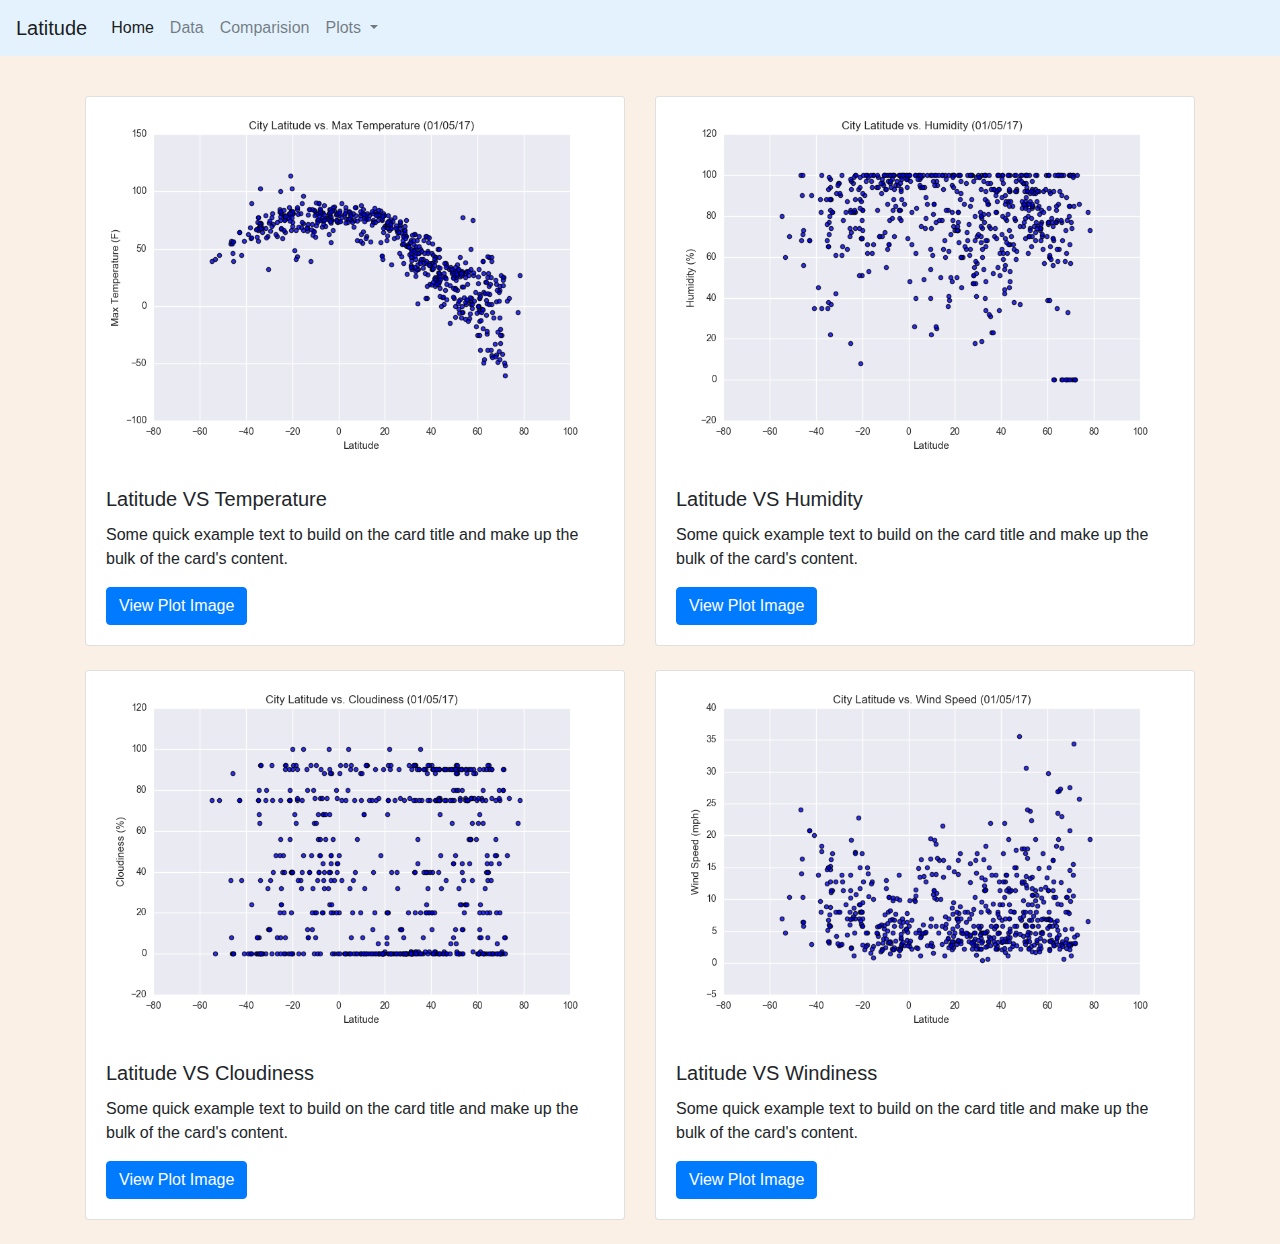
==== 12-Web/Instructions/compare.html @ 26135828 "first commit" ====
<!doctype html>
<html lang="en">
  <head>
    <!-- Required meta tags -->
    <meta charset="utf-8">
    <meta name="viewport" content="width=device-width, initial-scale=1, shrink-to-fit=no">

    <!-- Bootstrap CSS -->
    <link rel="stylesheet" href="https://maxcdn.bootstrapcdn.com/bootstrap/4.0.0/css/bootstrap.min.css" integrity="sha384-Gn5384xqQ1aoWXA+058RXPxPg6fy4IWvTNh0E263XmFcJlSAwiGgFAW/dAiS6JXm" crossorigin="anonymous">
    <!--CSS -->
    <link re="stylesheet" href="style.css">

    <title>Hello, world!</title>
    <style>
      .responsive {
    max-width: 100%;
    height: auto;}
    </style>

<style>
    #boxshadow {
      position: relative;
      -moz-box-shadow: 1px 2px 4px rgba(0, 0, 0,0.5);
      -webkit-box-shadow: 1px 2px 4px rgba(0, 0, 0, .5);
      box-shadow: 1px 2px 4px rgba(0, 0, 0, .5);
      padding: 10px;
      background: white;
    }
    
    /* Make the image fit the box */
    #boxshadow img {
    width: 100%;
    border: 1px solid #8a4419;
    border-style: inset;
    }
    
    #boxshadow::after {
    content: '';
    position: absolute;
    z-index: -1; /* hide shadow behind image */
    -webkit-box-shadow: 0 15px 20px rgba(0, 0, 0, 0.3);
    -moz-box-shadow: 0 15px 20px rgba(0, 0, 0, 0.3);
    box-shadow: 0 15px 20px rgba(0, 0, 0, 0.3);                
    width: 70%; 
    left: 15%; /* one half of the remaining 30% */
    height: 100px;
    bottom: 0;
    }
</style>
  </head>
  <body>
    <div class="container-fluid">
      <nav class="navbar navbar-expand-lg navbar-light fixed-top" style="background-color: #e3f2fd;">
              <a class="navbar-brand" href="#">Latitude</a>
              <button class="navbar-toggler" type="button" data-toggle="collapse" data-target="#navbarNavDropdown" aria-controls="navbarNavDropdown" aria-expanded="false" aria-label="Toggle navigation">
                <span class="navbar-toggler-icon"></span>
              </button>
              <div class="collapse navbar-collapse" id="navbarNavDropdown">
                <ul class="navbar-nav">
                  <li class="nav-item active">
                    <a class="nav-link" href="web_template.html">Home <span class="sr-only">(current)</span></a>
                  </li>
                  <li class="nav-item">
                    <a class="nav-link" href="convertcsv.html">Data</a>
                  </li>
                  <li class="nav-item">
                    <a class="nav-link" href="#">Comparision</a>
                  </li>
                  <li class="nav-item dropdown">
                    <a class="nav-link dropdown-toggle" href="#" id="navbarDropdownMenuLink" data-toggle="dropdown" aria-haspopup="true" aria-expanded="false">
                      Plots
                    </a>
                    <div class="dropdown-menu" aria-labelledby="navbarDropdownMenuLink" style="background-color: floralwhite;">
                      

                      <button class="dropdown-item" type="button"><a href="#Fig1" class="dropdown-item" type="button">max temp</a></button>
                      
                      <button class="dropdown-item" type="button"><a href="#Fig2" class="dropdown-item" type= "button">humidity</a></button>
                      <button class="dropdown-item" type="button"><a href="#Fig3" class= "dropdown-item" type= "button">cloudiness</a></button>
                      <button class="dropdown-item" type="button"><a href="#Fig4" class= "dropdown-item" type= "button">wind speed</a></button>






                    </div>
                  </li>
                </ul>
              </div>
            </nav>
          </div>
    
           <div class ="content" style='background-color: linen;'>


                
                  
                  
                  
                  <div class='container'>
                    <br><br><br><br>

                    <div class="row">
                      <div class='col-md-6'>
                        
                        
                        <div class="card" >
                            <div class="image-box">
                          
                              
                          <img class="card-img-top" src='Resources/assets/images/Fig1.png' alt="Card image cap">
                            </div>
                          <div class="card-body">
                            <h5 class="card-title"> Latitude VS Temperature</h5>
                            <p class="card-text">Some quick example text to build on the card title and make up the bulk of the card's content.</p>
                            <a id='Fig1' href="Resources/assets/images/Fig1.png" class="btn btn-primary">View Plot Image</a>
                          </div>
                        </div>
                            <br>
                        </div>
            
                      <div class='col-md-6'>
                          <div class="card" >
                              <img class="card-img-top" src='Resources/assets/images/Fig2.png' alt="Card image cap">
                              <div class="card-body">
                                <h5 class="card-title"> Latitude VS Humidity</h5>
                                <p class="card-text">Some quick example text to build on the card title and make up the bulk of the card's content.</p>
                                <a id='Fig2' href="Resources/assets/images/Fig2.png" class="btn btn-primary">View Plot Image</a>
                              </div>
                            </div>
                            <br>

                      </div>

                      <div class='col-md-6'>
                          <div class="card" >
                              <img class="card-img-top" src='Resources/assets/images/Fig3.png' alt="Card image cap">
                              <div class="card-body">
                                <h5 class="card-title"> Latitude VS Cloudiness</h5>
                                <p class="card-text">Some quick example text to build on the card title and make up the bulk of the card's content.</p>
                                <a id='Fig3' href="Resources/assets/images/Fig3.png" class="btn btn-primary">View Plot Image</a>
                              </div>
                            </div>
                            <br>

                      </div>

                      <div class='col-md-6'>
                          <div class="card" >
                              <img class="card-img-top" src='Resources/assets/images/Fig4.png' alt="Card image cap">
                              <div class="card-body">
                                <h5 class="card-title"> Latitude VS Windiness</h5>
                                <p class="card-text">Some quick example text to build on the card title and make up the bulk of the card's content.</p>
                                <a id='Fig4' href="Resources/assets/images/Fig4.png" class="btn btn-primary">View Plot Image</a>
                              </div>
                            </div>
                            <br>

                      </div>
                    </div>
                  </div>
           

                    






                        <!-- <div class="image-box" >

                         
                          <a id='Fig1' href="/Users/minhajhaji/Desktop/Northwestern/Web_Hw/12-Web/Instructions/Resources/assets/images/Fig1.png"><img src='/Users/minhajhaji/Desktop/Northwestern/Web_Hw/12-Web/Instructions/Resources/assets/images/Fig1.png' alt='lat and temp' height='290' width='400' style="margin-bottom: 25px;"></a>
                       
                      </div>

                        <div class="col-lg-6">

                          <div class="image-box">
                            <a id="Fig2" href="/Users/minhajhaji/Desktop/Northwestern/Web_Hw/12-Web/Instructions/Resources/assets/images/Fig2.png"><img src='/Users/minhajhaji/Desktop/Northwestern/Web_Hw/12-Web/Instructions/Resources/assets/images/Fig2.png' alt='lat and humidity' height='290' width='400' style="margin-bottom: 25px;"></a>
                          </div>
                        </div>

                          <div class='col-lg-6'>
                            <div class="image-box" >
                              <a id='Fig3' href="/Users/minhajhaji/Desktop/Northwestern/Web_Hw/12-Web/Instructions/Resources/assets/images/Fig3.png"><img src='/Users/minhajhaji/Desktop/Northwestern/Web_Hw/12-Web/Instructions/Resources/assets/images/Fig3.png' alt='lat and cloudiness' height='290' width='400' style="margin-bottom: 25px;"></a>
                            </div>
                          </div>

                          <div class="col-lg-6">
                            <div class='image-box' >
                              <a id='Fig4' href="/Users/minhajhaji/Desktop/Northwestern/Web_Hw/12-Web/Instructions/Resources/assets/images/Fig4.png"><img src='/Users/minhajhaji/Desktop/Northwestern/Web_Hw/12-Web/Instructions/Resources/assets/images/Fig4.png' alt='lat and windiness' height='290' width='400' style="margin-bottom: 25px;"></a>
                            </div>
                          </div> -->
                         
            
           
          




        

    

    <!-- Optional JavaScript -->
    <script src="myScript.js"></script>
    <!-- jQuery first, then Popper.js, then Bootstrap JS -->
    <script src="https://code.jquery.com/jquery-3.2.1.slim.min.js" integrity="sha384-KJ3o2DKtIkvYIK3UENzmM7KCkRr/rE9/Qpg6aAZGJwFDMVNA/GpGFF93hXpG5KkN" crossorigin="anonymous"></script>
    <script src="https://cdnjs.cloudflare.com/ajax/libs/popper.js/1.12.9/umd/popper.min.js" integrity="sha384-ApNbgh9B+Y1QKtv3Rn7W3mgPxhU9K/ScQsAP7hUibX39j7fakFPskvXusvfa0b4Q" crossorigin="anonymous"></script>
    <script src="https://maxcdn.bootstrapcdn.com/bootstrap/4.0.0/js/bootstrap.min.js" integrity="sha384-JZR6Spejh4U02d8jOt6vLEHfe/JQGiRRSQQxSfFWpi1MquVdAyjUar5+76PVCmYl" crossorigin="anonymous"></script>
  </body>
</html>
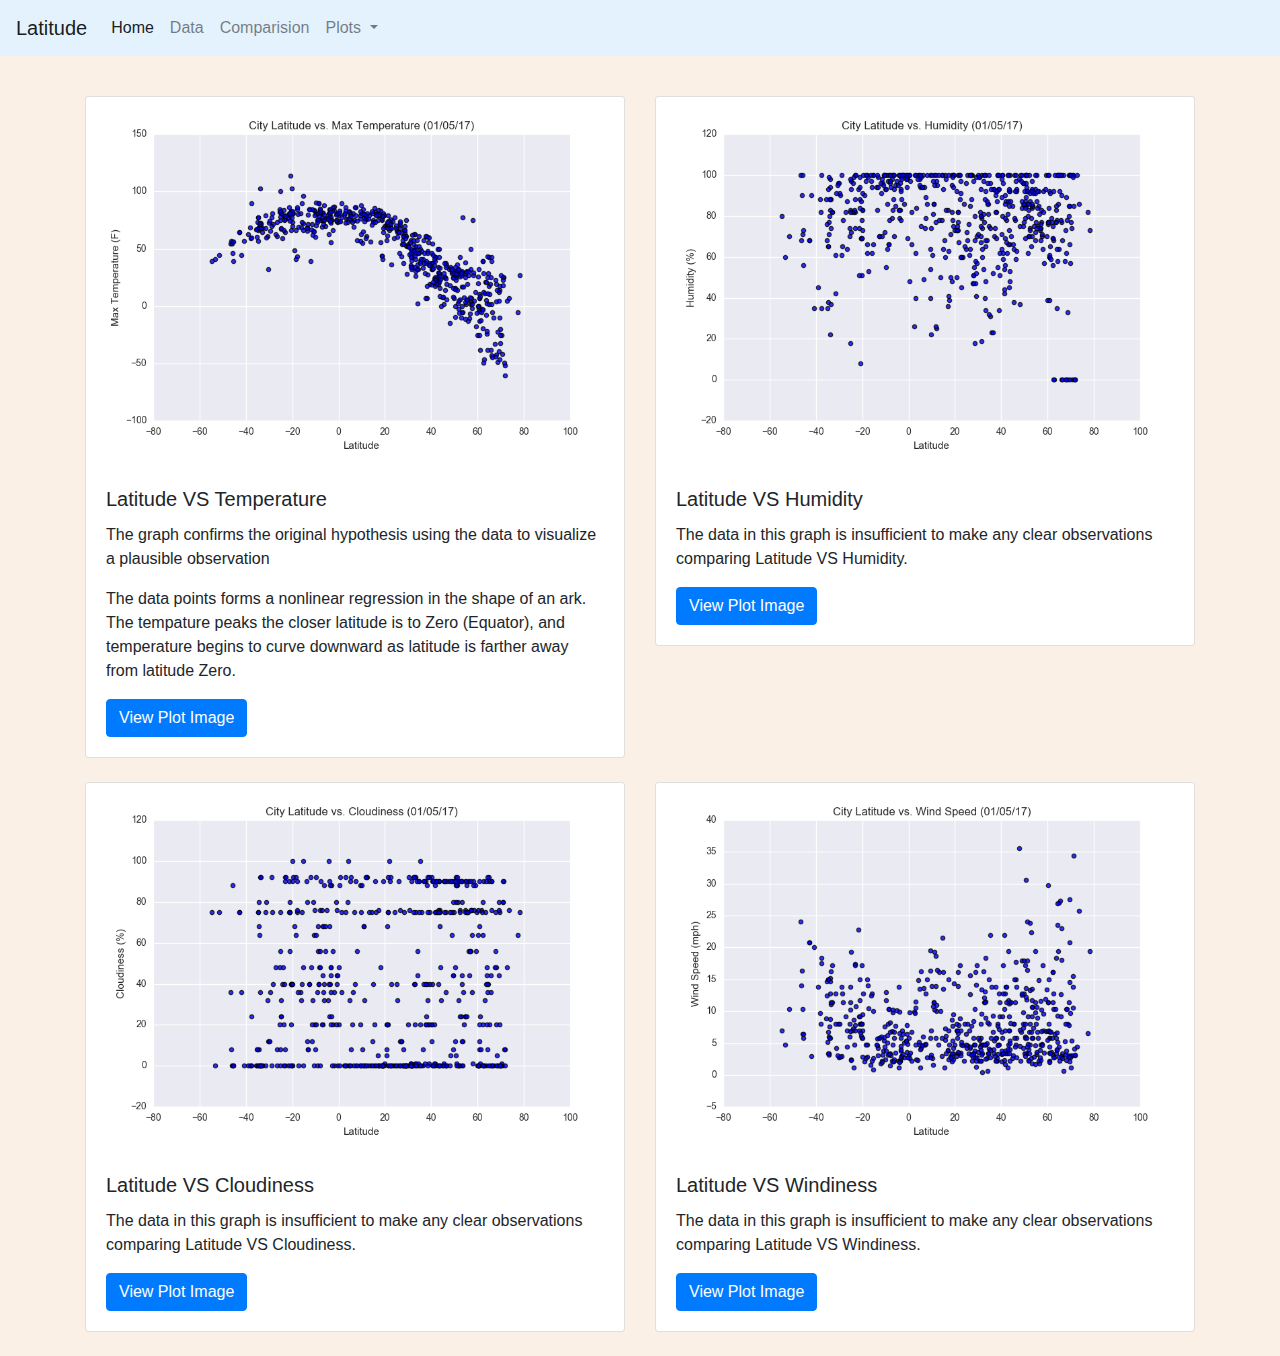
==== commit 61af783c: "added description" ====
--- a/12-Web/Instructions/compare.html
+++ b/12-Web/Instructions/compare.html
@@ -113,7 +113,10 @@
                             </div>
                           <div class="card-body">
                             <h5 class="card-title"> Latitude VS Temperature</h5>
-                            <p class="card-text">Some quick example text to build on the card title and make up the bulk of the card's content.</p>
+                            <p class="card-text"> The graph confirms the original hypothesis using the data to visualize a plausible observation </p>
+                          <p> 
+                              The data points forms a nonlinear regression in the shape of an ark. The tempature peaks the closer latitude is to Zero (Equator), and temperature begins to curve downward as latitude is farther away from latitude Zero. </p> 
+                            
                             <a id='Fig1' href="Resources/assets/images/Fig1.png" class="btn btn-primary">View Plot Image</a>
                           </div>
                         </div>
@@ -125,7 +128,7 @@
                               <img class="card-img-top" src='Resources/assets/images/Fig2.png' alt="Card image cap">
                               <div class="card-body">
                                 <h5 class="card-title"> Latitude VS Humidity</h5>
-                                <p class="card-text">Some quick example text to build on the card title and make up the bulk of the card's content.</p>
+                                <p class="card-text"> The data in this graph is insufficient to make any clear observations comparing Latitude VS Humidity.</p>
                                 <a id='Fig2' href="Resources/assets/images/Fig2.png" class="btn btn-primary">View Plot Image</a>
                               </div>
                             </div>
@@ -138,7 +141,7 @@
                               <img class="card-img-top" src='Resources/assets/images/Fig3.png' alt="Card image cap">
                               <div class="card-body">
                                 <h5 class="card-title"> Latitude VS Cloudiness</h5>
-                                <p class="card-text">Some quick example text to build on the card title and make up the bulk of the card's content.</p>
+                                <p class="card-text">The data in this graph is insufficient to make any clear observations comparing Latitude VS Cloudiness.</p>
                                 <a id='Fig3' href="Resources/assets/images/Fig3.png" class="btn btn-primary">View Plot Image</a>
                               </div>
                             </div>
@@ -151,7 +154,7 @@
                               <img class="card-img-top" src='Resources/assets/images/Fig4.png' alt="Card image cap">
                               <div class="card-body">
                                 <h5 class="card-title"> Latitude VS Windiness</h5>
-                                <p class="card-text">Some quick example text to build on the card title and make up the bulk of the card's content.</p>
+                                <p class="card-text">The data in this graph is insufficient to make any clear observations comparing Latitude VS Windiness. </p>
                                 <a id='Fig4' href="Resources/assets/images/Fig4.png" class="btn btn-primary">View Plot Image</a>
                               </div>
                             </div>
